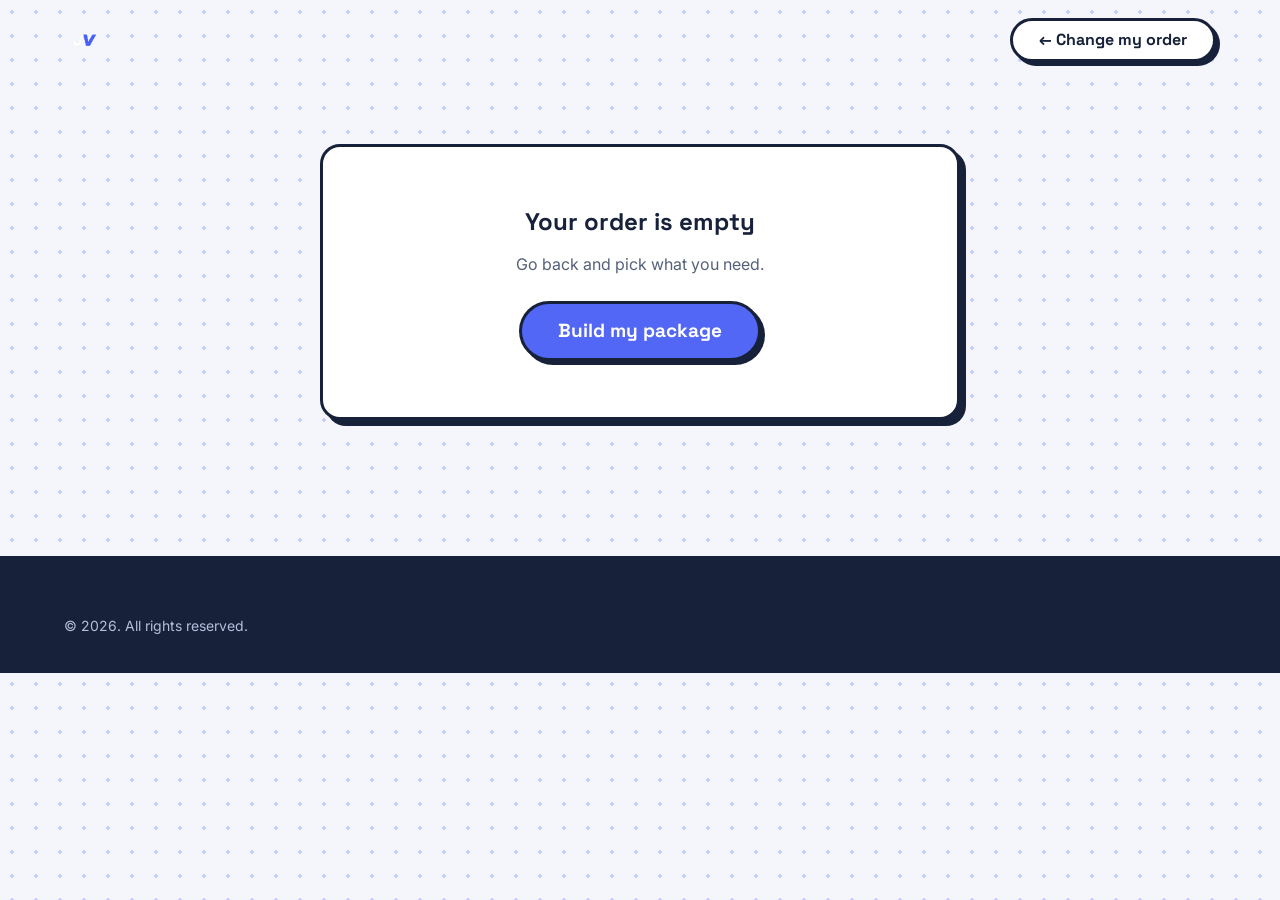
==== checkout.html @ 934756a9 "Add files via upload" ====
<!doctype html>
<html lang="en">
<head>
  <meta charset="utf-8">
  <meta name="viewport" content="width=device-width, initial-scale=1">
  <title>Checkout</title>
  <meta name="robots" content="noindex">
  <link rel="stylesheet" href="css/style.css">
  <!-- Layout only. Texts of this page live in content.json -> "checkout". -->
</head>
<body class="checkout-page">

<div class="load-error" id="load-error" role="alert" hidden></div>

<header class="nav container" id="nav">
  <a class="brand" href="index.html"></a>
  <a class="btn btn-outline" href="index.html#pricing" data-text="checkout.backLabel"></a>
</header>

<main class="container checkout">

  <!-- shown when there is nothing in the cart -->
  <section class="co-empty card" id="co-empty" hidden>
    <h1 data-text="checkout.emptyTitle"></h1>
    <p data-text="checkout.emptyText"></p>
    <a class="btn btn-primary btn-lg" href="index.html#pricing" data-text="checkout.emptyButton"></a>
  </section>

  <div class="co-grid" id="co-full" hidden>
    <div class="co-main">
      <div class="sticker sticker--tilt" id="co-order-badge"></div>
      <h1 data-text="checkout.title"></h1>
      <p class="section-intro" data-text="checkout.subtitle"></p>

      <!-- Thank-you message (shown after a bank-transfer order is sent) -->
      <section class="after card thanks" id="co-thanks" hidden aria-live="polite">
        <h3 data-text="checkout.thanks.title"></h3>
        <p id="co-thanks-text"></p>
      </section>

      <!-- Customer details -->
      <section class="card details" id="co-details">
        <h2 class="co-h2 co-h2--first" data-text="checkout.detailsTitle"></h2>
        <form id="co-form" novalidate>
          <label class="fld"><span data-text="checkout.nameLabel"></span>
            <input type="text" name="name" id="f-name" autocomplete="name" required maxlength="120"></label>
          <label class="fld"><span data-text="checkout.emailLabel"></span>
            <input type="email" name="email" id="f-email" autocomplete="email" required maxlength="160"></label>
          <input type="text" name="website" id="f-hp" class="hp" tabindex="-1" autocomplete="off" aria-hidden="true">
          <p class="fld-error" id="f-error" role="alert" hidden></p>
        </form>
        <p class="pay-warn" id="inbox-warn" hidden>Order emails are not set up yet, so orders will not reach you. Add your form link in the editor (Settings → Checkout and payment).</p>
      </section>

      <h2 class="co-h2" data-text="checkout.payTitle"></h2>

      <!-- PayPal -->
      <section class="pay card" id="pay-paypal" hidden>
        <h3 data-text="checkout.paypal.title"></h3>
        <p data-text="checkout.paypal.text"></p>
        <a class="btn btn-primary btn-lg" id="paypal-btn" data-text="checkout.paypal.buttonLabel" rel="noopener"></a>
        <p class="pay-warn" id="paypal-warn" hidden>PayPal is not set up yet. Add your PayPal link in the editor (Settings → Payment).</p>
      </section>

      <!-- Bank transfer -->
      <section class="pay card" id="pay-bank" hidden>
        <h3 data-text="checkout.bank.title"></h3>
        <p data-text="checkout.bank.text"></p>
        <dl class="bank-list">
          <div><dt>Bank</dt><dd data-text="checkout.bank.bankName"></dd></div>
          <div><dt>Account name</dt><dd data-text="checkout.bank.accountName"></dd></div>
          <div id="bank-routing-row"><dt>Routing number</dt><dd><span data-text="checkout.bank.routingNumber"></span> <button type="button" class="copy" data-copy="routing">Copy</button></dd></div>
          <div><dt>Account number</dt><dd><span data-text="checkout.bank.accountNumber"></span> <button type="button" class="copy" data-copy="acct">Copy</button></dd></div>
          <div><dt>Amount</dt><dd><b id="bank-amount"></b> <button type="button" class="copy" data-copy="amount">Copy</button></dd></div>
          <div><dt>Transfer message</dt><dd><b id="bank-note"></b> <button type="button" class="copy" data-copy="note">Copy</button></dd></div>
        </dl>
        <div class="bank-qr" id="bank-qr" hidden></div>
        <button type="button" class="btn btn-primary" id="bank-confirm" data-text="checkout.bank.confirmLabel"></button>
        <p class="pay-warn" id="bank-error" hidden></p>
      </section>

      <section class="after card" id="co-after">
        <h3 data-text="checkout.after.title"></h3>
        <p data-text="checkout.after.text"></p>
      </section>
    </div>

    <aside class="co-summary card">
      <h3 data-text="checkout.summaryTitle"></h3>
      <ul class="receipt" id="co-lines"></ul>
      <div class="totals">
        <div class="row" id="co-row-save" hidden><span data-text="checkout.savingsLabel"></span><b id="co-save"></b></div>
        <div class="row row-total"><span data-text="checkout.totalLabel"></span><b id="co-total"></b></div>
      </div>
    </aside>
  </div>
</main>

<footer class="footer" id="footer">
  <div class="container">
    <div class="footer-copy" style="margin-top:0;border-top:0;padding-top:0" data-text="footer.copyright"></div>
  </div>
</footer>

<template id="tpl-receipt-line">
  <li class="rc-line">
    <span class="rc-name"></span><span class="rc-qty"></span>
    <span class="rc-money"><s class="rc-was"></s><b class="rc-price"></b></span>
  </li>
</template>

<script src="js/core.js"></script>
<script src="js/pricing.js"></script>
<script src="js/checkout.js"></script>
</body>
</html>
---- css/style.css ----
/* ==========================================================================
   style.css  —  LAYOUT & DESIGN ("punchy sales page")
   Colors and fonts below are only fallbacks. The real values are read from
   content.json -> "theme" (or change them in the visual editor).
   ========================================================================== */

:root {
  /* Electric Studio palette (+ yellow "pop" for deal stickers) */
  --c-background: #F4F6FC;
  --c-surface: #FFFFFF;
  --c-text: #17213A;
  --c-muted-text: #55607A;
  --c-accent: #5267F5;
  --c-accent-text: #3F52E0;
  --c-accent-soft: #A9B8FF;
  --c-navy: #17213A;
  --c-on-navy: #FFFFFF;
  --c-muted-on-navy: #B6BFDA;
  --c-on-accent: #FFFFFF;
  --c-pop: #FFE45C;
  --c-border: #DDE2F2;
  --c-placeholder-before-bg: #D9DEEE;
  --c-placeholder-before-shape: #B4BBD3;
  --c-placeholder-before-text: #3F4A66;
  --c-placeholder-after-bg: #A9B8FF;
  --c-placeholder-after-shape: #FFFFFF;

  --font-heading: 'Space Grotesk', system-ui, sans-serif;
  --font-body: 'Inter', system-ui, sans-serif;
  --base-size: 16px;
  --heading-weight: 700;

  --radius-card: 20px;
  --radius-tile: 16px;
  --radius-button: 999px;
  --page-width: 1200px;

  --line: 3px solid var(--c-navy);
  --hard: 6px 6px 0 var(--c-navy);
  --hard-sm: 4px 4px 0 var(--c-navy);
}

* { box-sizing: border-box; }
html { scroll-behavior: smooth; }
body {
  margin: 0;
  background-color: var(--c-background);
  background-image: radial-gradient(color-mix(in srgb, var(--c-accent-soft) 60%, transparent) 1.6px, transparent 1.6px);
  background-size: 24px 24px;
  color: var(--c-text);
  font-family: var(--font-body);
  font-size: var(--base-size);
  line-height: 1.55;
  -webkit-text-size-adjust: 100%;
  overflow-x: clip;
}
html { overflow-x: clip; }
main { overflow-x: clip; }
[hidden] { display: none !important; }
img { max-width: 100%; }
a { color: inherit; }
h1, h2, h3 { font-family: var(--font-heading); font-weight: var(--heading-weight); margin: 0; }
p { margin: 0; }
mark { background: var(--c-pop); color: inherit; padding: 0 0.14em; border-radius: 8px; box-decoration-break: clone; -webkit-box-decoration-break: clone; }
:focus-visible { outline: 3px solid var(--c-accent); outline-offset: 3px; }
section[id], div[id] { scroll-margin-top: 16px; }

.container { max-width: var(--page-width); margin: 0 auto; padding-left: 24px; padding-right: 24px; }
.muted { color: var(--c-muted-text); }

/* ---------- shared bits ---------- */
.eyebrow { font-size: 13px; font-weight: 700; letter-spacing: 0.08em; text-transform: uppercase; color: var(--c-accent-text); }
.section-title { font-size: clamp(30px, 4.6vw, 52px); line-height: 1.05; letter-spacing: -0.025em; margin: 12px 0 0; }
.section-intro { margin-top: 14px; font-size: 18px; color: var(--c-muted-text); max-width: 620px; }
.center-head { text-align: center; max-width: 720px; margin: 0 auto 48px; }
.center-head .section-intro { margin-left: auto; margin-right: auto; }

.card { background: var(--c-surface); border: var(--line); border-radius: var(--radius-card); box-shadow: var(--hard); }

.chip {
  display: inline-block; padding: 7px 14px; border-radius: 999px;
  background: var(--c-surface); color: var(--c-text); border: 2px solid var(--c-navy);
  font-size: 13px; font-weight: 700; letter-spacing: 0.06em; text-transform: uppercase;
}
.chip--dark { background: var(--c-navy); color: var(--c-on-navy); }

.sticker {
  display: inline-block; padding: 8px 16px; background: var(--c-pop); color: var(--c-navy);
  border: var(--line); border-radius: 12px; box-shadow: 3px 3px 0 var(--c-navy);
  font-family: var(--font-heading); font-weight: 700; font-size: 14px; letter-spacing: 0.06em; text-transform: uppercase;
}
.sticker--tilt { transform: rotate(-3deg); }
.sticker--small { padding: 4px 10px; font-size: 13px; }

.btn {
  display: inline-flex; align-items: center; justify-content: center; gap: 8px;
  min-height: 48px; padding: 0 26px; border-radius: var(--radius-button);
  font-family: var(--font-heading); font-weight: 700; font-size: 16px; text-decoration: none; text-align: center;
  border: var(--line); box-shadow: var(--hard-sm); cursor: pointer;
  transition: transform 0.12s ease, box-shadow 0.12s ease;
}
.btn:hover { transform: translate(-2px, -2px); box-shadow: 6px 6px 0 var(--c-navy); }
.btn:active { transform: translate(3px, 3px); box-shadow: 1px 1px 0 var(--c-navy); }
.btn-primary { background: var(--c-accent); color: var(--c-on-accent); }
.btn-pop { background: var(--c-pop); color: var(--c-navy); }
.btn-outline { background: var(--c-surface); color: var(--c-navy); }
.btn-lg { min-height: 60px; padding: 0 36px; font-size: 19px; }
.btn.is-disabled { opacity: 0.55; cursor: not-allowed; box-shadow: none; transform: none; }

.band { padding: 96px 0; }
.band--surface { background: var(--c-surface); border-top: var(--line); border-bottom: var(--line); }
.band--navy { background: var(--c-navy); color: var(--c-on-navy); }
.band--navy .section-intro { color: var(--c-muted-on-navy); }
.band--navy .section-title { margin-top: 0; }
.band--blue { background: var(--c-accent); color: var(--c-on-accent); border-top: var(--line); border-bottom: var(--line); }
.band--blue .section-intro { color: var(--c-on-accent); opacity: 0.92; }

/* ---------- auto layouts (columns are set by core.js) ---------- */
[data-layout] { --gap: 18px; }
[data-layout="span"] {
  display: grid; grid-template-columns: repeat(var(--cols, 2), minmax(0, 1fr));
  grid-auto-rows: var(--tile-h, clamp(150px, 20vw, 250px)); gap: var(--gap);
}
[data-layout="center"] { display: flex; flex-wrap: wrap; justify-content: center; gap: var(--gap); }
[data-layout="center"] > * {
  flex: 0 1 calc((100% - (var(--cols, 1) - 1) * var(--gap)) / var(--cols, 1));
  min-width: 0; max-width: var(--item-max, none);
}

/* ---------- nav ---------- */
.nav { display: flex; align-items: center; justify-content: space-between; gap: 16px; flex-wrap: wrap; padding-top: 18px; padding-bottom: 18px; }
.brand { display: inline-flex; align-items: center; text-decoration: none; }
.brand-logo { height: 40px; width: auto; display: block; }
.brand-ph { padding: 8px 14px; border: 2px dashed var(--c-accent); border-radius: 10px; font-size: 13px; color: var(--c-accent-text); }
.nav .btn { min-height: 44px; }

/* ---------- media + placeholders ---------- */
.media { position: absolute; inset: 0; overflow: hidden; }
.media img { width: 100%; height: 100%; object-fit: cover; display: block; }
.ph {
  position: absolute; inset: 0; display: flex; flex-direction: column; align-items: center; justify-content: center; gap: 6px;
  padding: 16px; text-align: center; background: var(--ph-bg, var(--c-placeholder-after-bg)); color: var(--c-text);
  font-size: 14px; font-weight: 600;
}
.ph::before { content: ""; width: 26%; max-width: 120px; aspect-ratio: 3 / 4; border-radius: 14px; background: var(--c-placeholder-after-shape); border: 3px solid var(--c-navy); margin-bottom: 10px; }
.ph small { font-size: 12px; font-weight: 500; opacity: 0.85; word-break: break-all; max-width: 90%; }
.avatar .ph::before { display: none; }

/* ---------- before / after slider ---------- */
.hero { padding-top: 8px; }
.hero-frame { position: relative; }
.compare {
  --pos: 50%; position: relative; width: 100%; aspect-ratio: 16 / 9; min-height: 240px;
  border: var(--line); border-radius: var(--radius-card); box-shadow: var(--hard); overflow: hidden; user-select: none;
  background: var(--c-placeholder-after-bg);
}
.compare--tall { aspect-ratio: 4 / 5; min-height: 0; box-shadow: 6px 6px 0 var(--c-accent-soft); border-color: var(--c-accent-soft); }
.cmp-layer { position: absolute; inset: 0; }
.cmp-before { clip-path: inset(0 calc(100% - var(--pos)) 0 0); }
.cmp-before .ph { --ph-bg: var(--c-placeholder-before-bg); color: var(--c-placeholder-before-text); }
.cmp-before .ph::before { background: var(--c-placeholder-before-shape); width: 20%; }
.cmp-chip { position: absolute; top: 18px; z-index: 2; }
.cmp-chip-left { left: 18px; }
.cmp-chip-right { right: 18px; }
.cmp-range { position: absolute; inset: 0; width: 100%; height: 100%; margin: 0; opacity: 0; cursor: ew-resize; touch-action: pan-y; z-index: 3; }
.cmp-handle { position: absolute; top: 0; bottom: 0; left: var(--pos); width: 4px; margin-left: -2px; background: var(--c-navy); pointer-events: none; z-index: 2; }
.cmp-knob {
  position: absolute; top: 50%; left: 50%; transform: translate(-50%, -50%);
  width: 58px; height: 58px; border-radius: 50%; background: var(--c-pop); color: var(--c-navy);
  border: var(--line); box-shadow: 3px 3px 0 var(--c-navy); display: flex; align-items: center; justify-content: center;
}
.compare--tall .cmp-knob { width: 48px; height: 48px; }
.cmp-range:focus-visible ~ .cmp-handle .cmp-knob { outline: 3px solid var(--c-accent); outline-offset: 3px; }
.sticker--drag { position: absolute; right: 22px; bottom: -18px; z-index: 5; transform: rotate(5deg); animation: wiggle 2.4s ease-in-out infinite; font-size: 15px; }
@keyframes wiggle { 0%, 100% { transform: rotate(5deg) translateY(0); } 50% { transform: rotate(-2deg) translateY(-6px); } }

/* ---------- headline ---------- */
.headline { max-width: 940px; margin: 0 auto; padding: 64px 24px 56px; text-align: center; }
.headline h1 { margin: 22px 0 18px; font-size: clamp(38px, 7vw, 80px); line-height: 1; letter-spacing: -0.035em; }
.headline p { margin: 0 auto 34px; max-width: 640px; font-size: 20px; color: var(--c-muted-text); }

/* ---------- ticker ---------- */
.marquee { background: var(--c-navy); color: var(--c-on-navy); overflow: hidden; border-top: var(--line); border-bottom: var(--line); transform: rotate(-1deg); margin: 8px -8px 24px; }
.marquee-track { display: flex; width: max-content; animation: marq 32s linear infinite; padding: 14px 0; }
.marquee-item { font-family: var(--font-heading); font-weight: 700; font-size: 20px; text-transform: uppercase; letter-spacing: 0.06em; white-space: nowrap; padding: 0 28px; }
.marquee-item::after { content: "\2726"; margin-left: 56px; color: var(--c-pop); }
@keyframes marq { to { transform: translateX(-50%); } }

/* ---------- two-column sections ---------- */
.split { display: flex; flex-wrap: wrap; gap: 32px 64px; padding-top: 88px; padding-bottom: 88px; }
.split-head { flex: 1 1 280px; min-width: 0; }
.split-body { flex: 2 1 420px; min-width: 0; }
.split-head h2 { margin-top: 12px; font-size: clamp(30px, 4.2vw, 46px); line-height: 1.05; letter-spacing: -0.025em; }
.about-text p { font-size: 20px; margin-bottom: 16px; }
.about-text p:not(:first-child) { color: var(--c-muted-text); }
.about-text p:last-child { margin-bottom: 0; }

.benefit { display: flex; gap: 16px; align-items: flex-start; padding: 18px 0; border-bottom: 2px dashed var(--c-accent-soft); font-size: 18px; }
.benefit:last-child { border-bottom: 0; }
.benefit svg { flex: none; margin-top: 1px; padding: 3px; width: 30px; height: 30px; border-radius: 50%; background: var(--c-pop); border: 2px solid var(--c-navy); color: var(--c-navy); }
.benefit b { font-weight: 700; }

/* ---------- steps ---------- */
.steps { margin-top: 40px; }
.step { padding: 28px; border: var(--line); border-radius: var(--radius-tile); background: var(--c-background); box-shadow: var(--hard-sm); }
.step-num { font-family: var(--font-heading); font-weight: 700; font-size: 48px; line-height: 1; color: var(--c-accent); -webkit-text-stroke: 0; }
.step h3 { margin: 10px 0 6px; font-size: 21px; }
.step p { color: var(--c-muted-text); }

/* ---------- gallery ---------- */
.gallery { margin-top: 40px; }
.tile { position: relative; margin: 0; border: var(--line); border-radius: var(--radius-tile); overflow: hidden; background: var(--c-background); min-width: 0; box-shadow: var(--hard-sm); transition: transform 0.15s; }
.tile:hover { transform: rotate(-1deg) scale(1.015); }
.tile figcaption {
  position: absolute; left: 12px; bottom: 12px; z-index: 2; max-width: calc(100% - 24px);
  padding: 4px 12px; border-radius: 999px; background: var(--c-surface); border: 2px solid var(--c-navy); color: var(--c-text);
  font-size: 13px; font-weight: 600;
}

/* ---------- package builder ---------- */
.builder .center-head { margin-bottom: 40px; }
.builder .section-title { color: var(--c-on-accent); }
.builder-grid { display: grid; grid-template-columns: minmax(0, 1.5fr) minmax(300px, 1fr); gap: 28px; align-items: start; }
.builder-main { padding: 12px 28px; color: var(--c-text); }
.svc { display: grid; grid-template-columns: minmax(0, 1fr) auto auto; align-items: center; gap: 12px 24px; padding: 22px 0; border-bottom: 2px dashed var(--c-accent-soft); }
.svc:last-child { border-bottom: 0; }
.svc-info h3 { font-size: 22px; }
.svc-info p { color: var(--c-muted-text); margin-top: 2px; }
.svc-tag { display: inline-block; margin-top: 8px; padding: 2px 10px; border-radius: 999px; background: var(--c-pop); border: 2px solid var(--c-navy); font-size: 12px; font-weight: 700; }
.svc-price { display: flex; flex-direction: column; align-items: flex-end; line-height: 1.15; min-width: 84px; }
.svc-was { color: var(--c-muted-text); text-decoration: line-through; font-size: 14px; }
.svc-now { font-family: var(--font-heading); font-weight: 700; font-size: 26px; }
.svc-each { font-size: 12px; color: var(--c-muted-text); }
.svc.is-active .svc-now { color: var(--c-accent-text); }
.stepper { display: flex; align-items: center; gap: 8px; }
.stepper button {
  width: 46px; height: 46px; border-radius: 50%; border: var(--line); background: var(--c-surface); color: var(--c-navy);
  font: 700 26px/1 var(--font-heading); cursor: pointer; box-shadow: 2px 2px 0 var(--c-navy); padding: 0;
  transition: transform 0.1s, box-shadow 0.1s;
}
.stepper button[data-act="inc"] { background: var(--c-accent); color: var(--c-on-accent); }
.stepper button:hover:not(:disabled) { transform: translate(-1px, -1px); box-shadow: 4px 4px 0 var(--c-navy); }
.stepper button:active:not(:disabled) { transform: translate(2px, 2px); box-shadow: 0 0 0 var(--c-navy); }
.stepper button:disabled { opacity: 0.35; cursor: not-allowed; box-shadow: none; }
.svc-qty { min-width: 40px; text-align: center; font-family: var(--font-heading); font-weight: 700; font-size: 30px; }
.svc-edit { grid-column: 1 / -1; display: none; flex-wrap: wrap; gap: 8px 16px; margin-top: 10px; padding: 10px; border: 2px dashed var(--c-accent); border-radius: 10px; font-size: 13px; }
.svc-edit input { width: 76px; margin-left: 4px; padding: 4px 6px; border: 2px solid var(--c-navy); border-radius: 6px; font: inherit; }

.builder-summary { position: sticky; top: 16px; padding: 28px; background: var(--c-navy); color: var(--c-on-navy); border: var(--line); border-radius: var(--radius-card); box-shadow: 6px 6px 0 var(--c-pop); }
.builder-summary h3 { font-size: 24px; margin-bottom: 12px; }
.pct-sticker {
  position: absolute; top: -34px; right: -14px; width: 104px; height: 104px; border-radius: 50%;
  background: var(--c-pop); color: var(--c-navy); border: var(--line); box-shadow: 4px 4px 0 var(--c-navy);
  display: flex; flex-direction: column; align-items: center; justify-content: center; transform: rotate(10deg); line-height: 1;
}
.pct-num { font-family: var(--font-heading); font-weight: 700; font-size: 30px; }
.pct-off { font-weight: 700; font-size: 13px; letter-spacing: 0.1em; }
.pct-sticker.bump { animation: bump 0.5s cubic-bezier(.2, 1.6, .4, 1); }
@keyframes bump { 0% { transform: rotate(10deg) scale(0.6); } 100% { transform: rotate(10deg) scale(1); } }
.receipt { list-style: none; margin: 0; padding: 0; display: flex; flex-direction: column; gap: 8px; }
.receipt-empty { color: var(--c-muted-on-navy); margin-bottom: 8px; }
.rc-line { display: grid; grid-template-columns: minmax(0, 1fr) auto auto; gap: 8px; align-items: baseline; }
.rc-qty { color: var(--c-muted-on-navy); }
.rc-money { display: inline-flex; gap: 8px; align-items: baseline; justify-content: flex-end; }
.rc-was { color: var(--c-muted-on-navy); font-size: 13px; }
.meter { height: 22px; margin-top: 18px; border: 3px solid var(--c-on-navy); border-radius: 999px; background: transparent; overflow: hidden; }
.meter-fill { height: 100%; width: 0; background: repeating-linear-gradient(135deg, var(--c-pop) 0 12px, #fff3a0 12px 24px); transition: width 0.45s cubic-bezier(.3, 1.3, .5, 1); }
.meter-scale { display: flex; justify-content: space-between; font-size: 12px; color: var(--c-muted-on-navy); margin-top: 4px; }
.meter-msg { margin-top: 10px; font-family: var(--font-heading); font-weight: 700; font-size: 20px; color: var(--c-pop); min-height: 1.4em; }
.meter-hint { font-size: 15px; color: var(--c-on-navy); min-height: 1.4em; }
.totals { margin: 16px 0 22px; padding-top: 16px; border-top: 2px dashed var(--c-muted-on-navy); display: flex; flex-direction: column; gap: 6px; }
.totals .row { display: flex; justify-content: space-between; align-items: baseline; gap: 12px; }
.totals .row-save b { color: var(--c-pop); }
.totals .row-total { font-size: 20px; }
.totals .row-total b { font-family: var(--font-heading); font-size: 42px; line-height: 1; }
.builder-summary .btn { width: 100%; }

.sticky-bar {
  position: fixed; left: 0; right: 0; bottom: 0; z-index: 40; display: flex; align-items: center; justify-content: space-between; gap: 12px;
  padding: 12px 24px; background: var(--c-navy); color: var(--c-on-navy); border-top: 4px solid var(--c-pop);
  transform: translateY(110%); transition: transform 0.25s ease;
}
.sticky-bar.show { transform: none; }
.sticky-info { display: flex; align-items: center; gap: 12px; }
.sticky-total { font-family: var(--font-heading); font-weight: 700; font-size: 28px; }
.sticky-bar .btn { min-height: 44px; }
#confetti { position: fixed; inset: 0; width: 100%; height: 100%; pointer-events: none; z-index: 60; }

/* ---------- transformations ---------- */
.transforms { --gap: 24px; }
.trans { margin: 0; }
.trans figcaption { margin-top: 14px; font-size: 15px; color: var(--c-muted-on-navy); }

/* ---------- testimonials ---------- */
.testimonials { padding-top: 96px; padding-bottom: 24px; }
.quotes { --gap: 22px; align-items: stretch; }
.quote-card { margin: 0; padding: 28px; border: var(--line); border-radius: var(--radius-card); background: var(--c-surface); box-shadow: var(--hard-sm); display: flex; flex-direction: column; gap: 16px; }
.stars { color: var(--c-accent); letter-spacing: 3px; font-size: 20px; }
.quote-card blockquote { margin: 0; font-size: 18px; flex: 1 1 auto; white-space: pre-line; }
.quote-who { display: flex; align-items: center; gap: 12px; }
.avatar { position: relative; width: 52px; height: 52px; border-radius: 50%; overflow: hidden; flex: none; background: var(--c-accent-soft); border: var(--line); }
.quote-name { font-weight: 700; }
.quote-role { font-size: 14px; color: var(--c-muted-text); }

/* ---------- FAQ ---------- */
.faq-wrap { max-width: 880px; margin: 0 auto; padding: 96px 24px; }
.faq-wrap .section-title { margin-bottom: 32px; }
.faq { display: flex; flex-direction: column; gap: 14px; }
.faq-item { border: var(--line); border-radius: var(--radius-tile); background: var(--c-surface); box-shadow: var(--hard-sm); overflow: hidden; }
.faq-q { display: flex; align-items: center; justify-content: space-between; gap: 16px; min-height: 64px; padding: 14px 22px; font: 700 18px/1.35 var(--font-heading); cursor: pointer; }
.faq-q:hover { background: var(--c-background); }
.faq-icon { flex: none; padding: 3px; width: 32px; height: 32px; border-radius: 50%; background: var(--c-pop); border: 2px solid var(--c-navy); color: var(--c-navy); transition: transform 0.2s; }
.faq-q[aria-expanded="true"] .faq-icon { transform: rotate(45deg); }
.faq-a { padding: 0 22px 22px; font-size: 17px; color: var(--c-muted-text); white-space: pre-line; }

/* ---------- banner ---------- */
.banner-wrap { padding-bottom: 96px; }
.banner { text-align: center; padding: 56px 28px; background: var(--c-accent); color: var(--c-on-accent); border: var(--line); border-radius: var(--radius-card); box-shadow: 8px 8px 0 var(--c-navy); }
.banner h2 { font-size: clamp(32px, 5vw, 58px); line-height: 1.05; letter-spacing: -0.03em; }
.banner p { margin: 14px 0 28px; font-size: 20px; opacity: 0.95; }

/* ---------- footer ---------- */
.footer { background: var(--c-navy); color: var(--c-on-navy); border-top: var(--line); }
.footer .container { padding-top: 56px; padding-bottom: 36px; }
.footer-grid { display: flex; flex-wrap: wrap; gap: 40px 64px; justify-content: space-between; }
.footer-about { flex: 1 1 280px; min-width: 0; max-width: 420px; }
.footer-about p { color: var(--c-muted-on-navy); font-size: 17px; }
.footer-col { flex: 0 1 220px; min-width: 0; }
.footer-title { font-size: 13px; font-weight: 700; letter-spacing: 0.08em; text-transform: uppercase; color: var(--c-pop); margin-bottom: 12px; }
.footer-links { display: flex; flex-direction: column; gap: 8px; }
.footer-links a { color: var(--c-on-navy); text-decoration: none; }
.footer-links a[href]:hover { text-decoration: underline; }
.lbl:not(:empty)::after { content: ": "; }
.footer-copy { margin-top: 44px; padding-top: 22px; border-top: 2px solid rgba(169, 184, 255, 0.3); color: var(--c-muted-on-navy); font-size: 14px; }

/* ---------- checkout page ---------- */
.checkout { padding-top: 24px; padding-bottom: 96px; }
.co-grid { display: grid; grid-template-columns: minmax(0, 1.4fr) minmax(280px, 1fr); gap: 32px; align-items: start; }
.co-main h1 { font-size: clamp(34px, 5vw, 56px); line-height: 1.05; letter-spacing: -0.03em; margin-top: 18px; }
.co-h2 { font-size: 22px; margin: 36px 0 16px; }
.pay { padding: 26px; margin-bottom: 22px; }
.pay h3, .after h3, .co-summary h3 { font-size: 22px; margin-bottom: 6px; }
.pay p, .after p { color: var(--c-muted-text); margin-bottom: 16px; }
.pay-warn { margin-top: 12px; margin-bottom: 0 !important; padding: 10px 14px; border-radius: 10px; background: var(--c-pop); color: var(--c-navy) !important; border: 2px solid var(--c-navy); font-weight: 600; }
.details { padding: 26px; margin-top: 28px; }
.co-h2--first { margin-top: 0; }
.fld { display: block; margin-bottom: 14px; font-weight: 600; }
.fld input { display: block; width: 100%; margin-top: 6px; padding: 12px 14px; border: var(--line); border-radius: 12px; font: 500 16px var(--font-body); background: var(--c-surface); color: var(--c-text); }
.fld input:focus { outline: 3px solid var(--c-accent); outline-offset: 2px; }
.fld input.invalid { border-color: #c4262e; background: #fff4f4; }
.fld-error { margin: 0; padding: 10px 14px; border-radius: 10px; background: #fff4f4; border: 2px solid #c4262e; color: #8f1a20; font-weight: 600; }
.hp { position: absolute; left: -9999px; width: 1px; height: 1px; opacity: 0; }
#bank-confirm { margin-top: 18px; }
.thanks { margin-bottom: 22px; }
.after { padding: 26px; background: var(--c-pop); border: var(--line); border-radius: var(--radius-card); box-shadow: var(--hard); }
.after p { color: var(--c-navy); margin-bottom: 0; }
.bank-list { margin: 0; display: flex; flex-direction: column; gap: 10px; }
.bank-list > div { display: flex; flex-wrap: wrap; justify-content: space-between; gap: 4px 16px; padding-bottom: 10px; border-bottom: 2px dashed var(--c-accent-soft); }
.bank-list dt { color: var(--c-muted-text); }
.bank-list dd { margin: 0; font-weight: 600; }
.copy { margin-left: 8px; padding: 2px 10px; border: 2px solid var(--c-navy); border-radius: 999px; background: var(--c-surface); font: 700 12px var(--font-body); cursor: pointer; }
.copy:hover { background: var(--c-pop); }
.bank-qr { margin-top: 16px; }
.bank-qr img { max-width: 220px; border: var(--line); border-radius: 12px; }
.co-summary { position: sticky; top: 16px; padding: 26px; }
.co-summary .receipt { margin-top: 12px; }
.co-summary .rc-qty { color: var(--c-muted-text); }
.co-summary .rc-was { color: var(--c-muted-text); }
.co-summary .totals { border-top-color: var(--c-accent-soft); }
.co-summary .totals .row-save b { color: var(--c-accent-text); }
.co-empty { text-align: center; padding: 56px 24px; max-width: 640px; margin: 40px auto; }
.co-empty p { margin: 12px 0 24px; color: var(--c-muted-text); }

.load-error { margin: 24px auto; padding: 20px 24px; border-radius: 16px; background: var(--c-surface); border: var(--line); max-width: 760px; line-height: 1.6; }
.load-error code { background: var(--c-background); padding: 2px 6px; border-radius: 6px; }

/* ---------- smaller screens ---------- */
@media (max-width: 900px) {
  .builder-grid, .co-grid { grid-template-columns: minmax(0, 1fr); }
  .builder-summary, .co-summary { position: static; }
  .pct-sticker { right: 12px; }
}
@media (max-width: 640px) {
  .band { padding: 64px 0; }
  .split, .faq-wrap, .testimonials { padding-top: 64px; padding-bottom: 64px; }
  .builder-main { padding: 6px 18px; }
  .svc { grid-template-columns: minmax(0, 1fr) auto; }
  .svc-price { align-items: flex-start; flex-direction: row; gap: 8px; align-items: baseline; grid-column: 1; }
  .stepper { grid-column: 2; grid-row: 1 / span 2; }
  .cmp-chip { top: 12px; }
  .cmp-chip-left { left: 12px; }
  .cmp-chip-right { right: 12px; }
  .sticker--drag { right: 10px; }
  .marquee-item { font-size: 16px; }
}
@media (prefers-reduced-motion: reduce) {
  html { scroll-behavior: auto; }
  .marquee-track, .sticker--drag, .pct-sticker.bump { animation: none; }
  .btn, .tile, .meter-fill, .faq-icon, .sticky-bar { transition: none; }
}
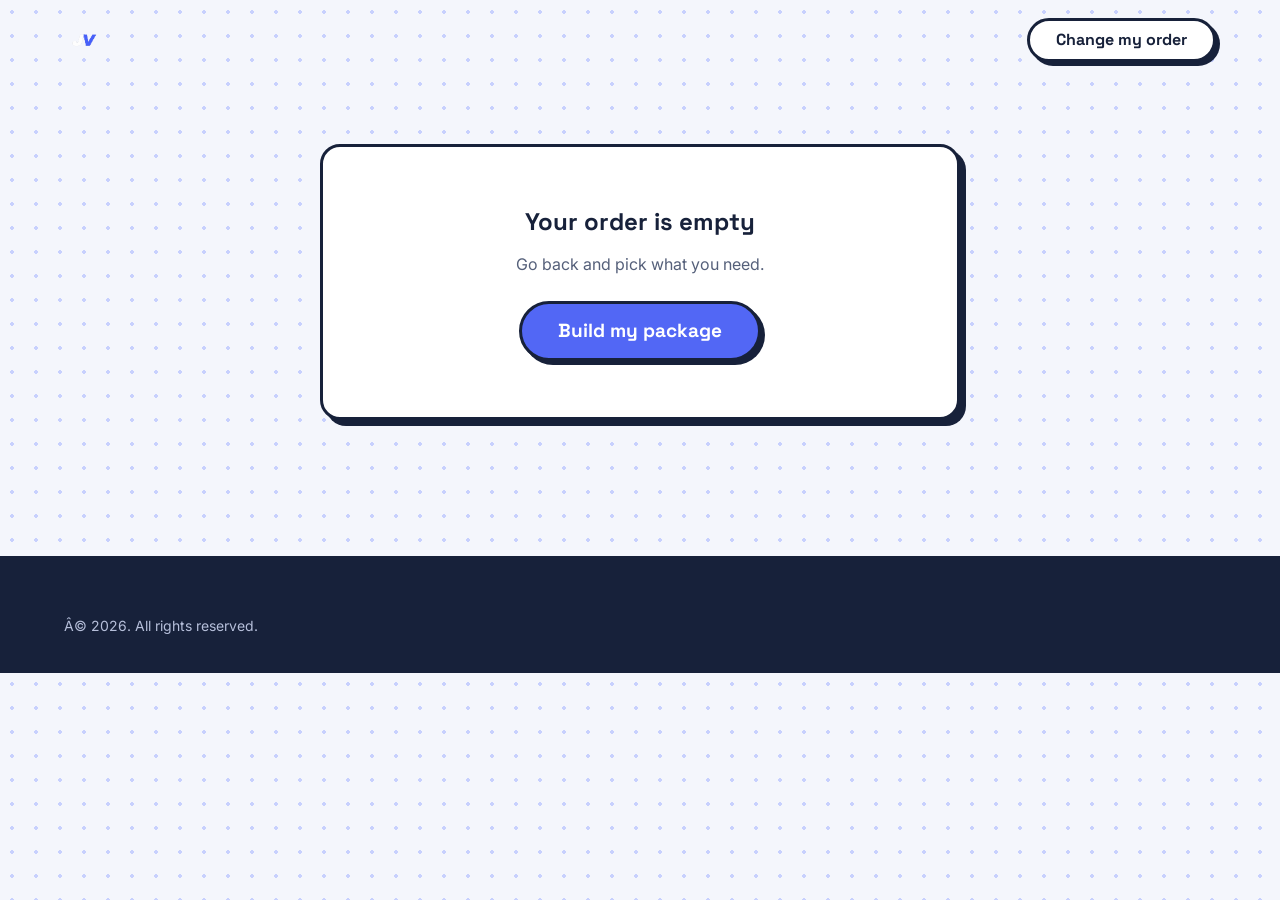
==== commit b5216edf: "Update checkout.html" ====
--- a/checkout.html
+++ b/checkout.html
@@ -49,7 +49,7 @@
           <input type="text" name="website" id="f-hp" class="hp" tabindex="-1" autocomplete="off" aria-hidden="true">
           <p class="fld-error" id="f-error" role="alert" hidden></p>
         </form>
-        <p class="pay-warn" id="inbox-warn" hidden>Order emails are not set up yet, so orders will not reach you. Add your form link in the editor (Settings → Checkout and payment).</p>
+        <p class="pay-warn" id="inbox-warn" hidden>Order emails are not set up yet, so orders will not reach you. Add your form link in the editor (Settings â†’ Checkout and payment).</p>
       </section>
 
       <h2 class="co-h2" data-text="checkout.payTitle"></h2>
@@ -59,7 +59,7 @@
         <h3 data-text="checkout.paypal.title"></h3>
         <p data-text="checkout.paypal.text"></p>
         <a class="btn btn-primary btn-lg" id="paypal-btn" data-text="checkout.paypal.buttonLabel" rel="noopener"></a>
-        <p class="pay-warn" id="paypal-warn" hidden>PayPal is not set up yet. Add your PayPal link in the editor (Settings → Payment).</p>
+        <p class="pay-warn" id="paypal-warn" hidden>PayPal is not set up yet. Add your PayPal link in the editor (Settings â†’ Payment).</p>
       </section>
 
       <!-- Bank transfer -->
@@ -90,6 +90,7 @@
       <ul class="receipt" id="co-lines"></ul>
       <div class="totals">
         <div class="row" id="co-row-save" hidden><span data-text="checkout.savingsLabel"></span><b id="co-save"></b></div>
+        <div class="row" id="co-row-promo" hidden><span id="co-promo-label"></span><b id="co-promo"></b></div>
         <div class="row row-total"><span data-text="checkout.totalLabel"></span><b id="co-total"></b></div>
       </div>
     </aside>
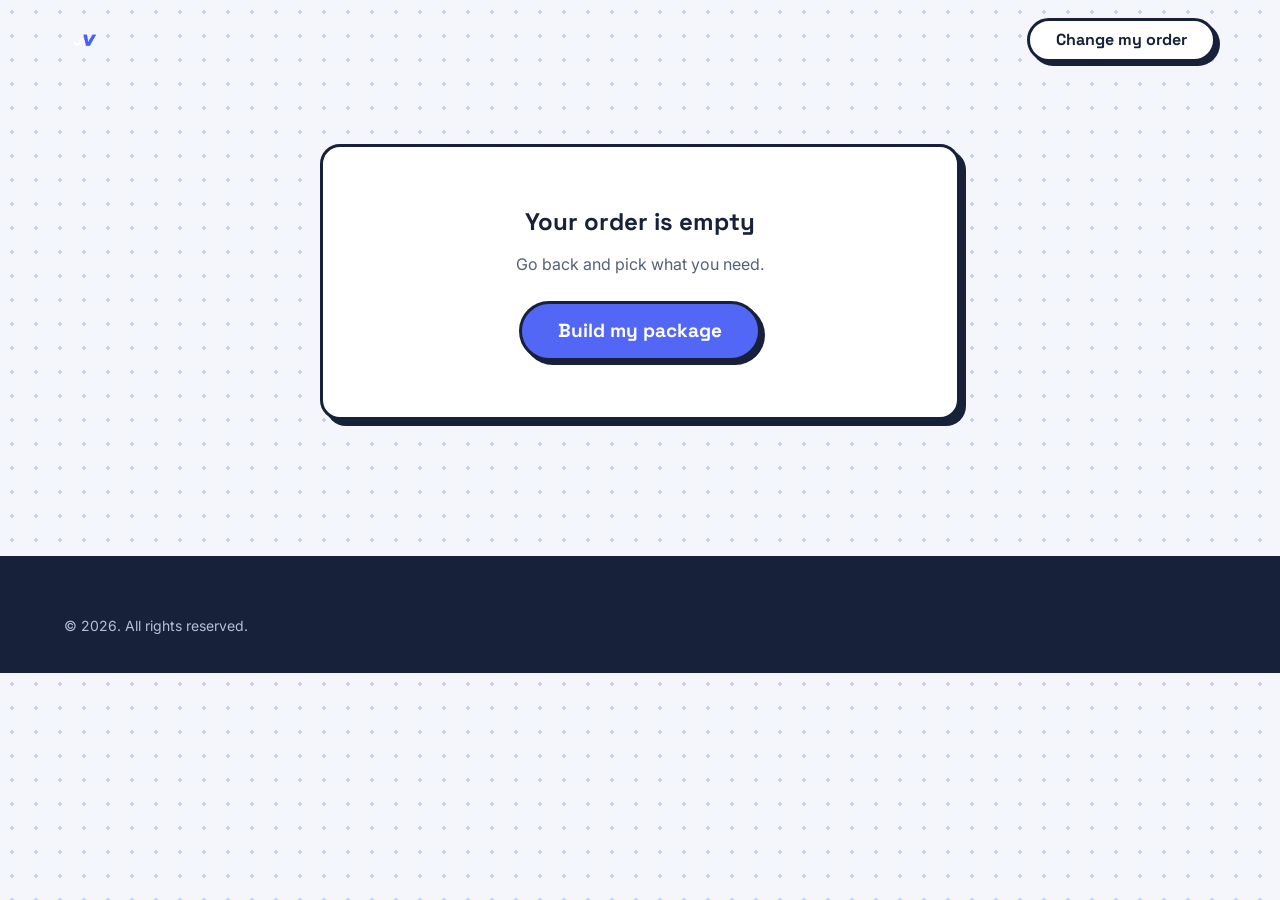
==== commit 87f3586c: "Add files via upload" ====
--- a/checkout.html
+++ b/checkout.html
@@ -49,7 +49,7 @@
           <input type="text" name="website" id="f-hp" class="hp" tabindex="-1" autocomplete="off" aria-hidden="true">
           <p class="fld-error" id="f-error" role="alert" hidden></p>
         </form>
-        <p class="pay-warn" id="inbox-warn" hidden>Order emails are not set up yet, so orders will not reach you. Add your form link in the editor (Settings â†’ Checkout and payment).</p>
+        <p class="pay-warn" id="inbox-warn" hidden>Order emails are not set up yet, so orders will not reach you. Add your form link in the editor (Settings → Checkout and payment).</p>
       </section>
 
       <h2 class="co-h2" data-text="checkout.payTitle"></h2>
@@ -59,7 +59,7 @@
         <h3 data-text="checkout.paypal.title"></h3>
         <p data-text="checkout.paypal.text"></p>
         <a class="btn btn-primary btn-lg" id="paypal-btn" data-text="checkout.paypal.buttonLabel" rel="noopener"></a>
-        <p class="pay-warn" id="paypal-warn" hidden>PayPal is not set up yet. Add your PayPal link in the editor (Settings â†’ Payment).</p>
+        <p class="pay-warn" id="paypal-warn" hidden>PayPal is not set up yet. Add your PayPal link in the editor (Settings → Payment).</p>
       </section>
 
       <!-- Bank transfer -->
--- a/css/style.css
+++ b/css/style.css
@@ -367,7 +367,7 @@
 .co-summary .rc-qty { color: var(--c-muted-text); }
 .co-summary .rc-was { color: var(--c-muted-text); }
 .co-summary .totals { border-top-color: var(--c-accent-soft); }
-.co-summary .totals .row-save b { color: var(--c-accent-text); }
+.co-summary .totals .row-save b, .co-summary .totals .row-promo b { color: var(--c-accent-text); }
 .co-empty { text-align: center; padding: 56px 24px; max-width: 640px; margin: 40px auto; }
 .co-empty p { margin: 12px 0 24px; color: var(--c-muted-text); }
 
@@ -398,3 +398,43 @@
   .marquee-track, .sticker--drag, .pct-sticker.bump { animation: none; }
   .btn, .tile, .meter-fill, .faq-icon, .sticky-bar { transition: none; }
 }
+
+/* ---------- flash deal strip (above the builder) ---------- */
+.promo { position: relative; display: grid; grid-template-columns: auto minmax(0, 1fr) auto auto; align-items: center; gap: 14px 22px; margin: -8px auto 32px; max-width: 980px; padding: 16px 22px; background: var(--c-pop); color: var(--c-navy); border: var(--line); border-radius: var(--radius-card); box-shadow: var(--hard-sm); transform: rotate(-.6deg); }
+.promo[hidden], .promo [hidden] { display: none !important; }
+.promo-badge { display: inline-flex; align-items: center; gap: 8px; padding: 6px 12px; background: var(--c-navy); color: var(--c-pop); border-radius: 999px; font: 800 13px/1 var(--font-heading); letter-spacing: .08em; text-transform: uppercase; }
+.promo-dot { width: 9px; height: 9px; border-radius: 50%; background: #FF4D4D; animation: promo-pulse 1.4s ease-in-out infinite; }
+@keyframes promo-pulse { 0%, 100% { transform: scale(1); opacity: 1; } 50% { transform: scale(1.7); opacity: .35; } }
+.promo-main { display: flex; flex-direction: column; gap: 2px; min-width: 0; }
+.promo-title { font: 800 22px/1.15 var(--font-heading); }
+.promo-sub { font-size: 14px; opacity: .8; }
+.promo-pct b { display: block; padding: 4px 12px; font: 800 34px/1 var(--font-heading); color: var(--c-on-accent); background: var(--c-accent); border: var(--line); border-radius: 12px; transform: rotate(3deg); }
+.promo-clock { grid-column: 1 / -1; display: flex; align-items: center; justify-content: center; gap: 12px; padding-top: 12px; border-top: 2px dashed rgba(23, 33, 58, .35); }
+.promo-clock-label { font-weight: 800; text-transform: uppercase; letter-spacing: .06em; font-size: 13px; }
+.cd { display: inline-flex; gap: 8px; }
+.cd-cell { display: inline-flex; align-items: baseline; gap: 3px; padding: 6px 10px; background: var(--c-navy); color: var(--c-on-navy); border-radius: 10px; }
+.cd-cell b { font: 800 26px/1 var(--font-heading); font-variant-numeric: tabular-nums; min-width: 2ch; text-align: center; }
+.cd-cell i { font-style: normal; font-size: 12px; font-weight: 700; color: var(--c-pop); }
+.promo-slots { grid-column: 1 / -1; display: flex; align-items: center; justify-content: center; gap: 14px; flex-wrap: wrap; }
+.promo-clock + .promo-slots { padding-top: 0; }
+.promo-slots-text { font-weight: 700; }
+.promo-slots-text b { font: 800 24px/1 var(--font-heading); }
+.promo-bar { flex: 0 1 260px; width: 260px; height: 14px; background: rgba(23, 33, 58, .18); border: 2px solid var(--c-navy); border-radius: 999px; overflow: hidden; }
+.promo-bar-fill { display: block; height: 100%; background: var(--c-navy); border-radius: 999px; transition: width .5s ease; }
+.promo-slots.low .promo-bar-fill { background: #E5262B; }
+.promo-slots.low .promo-slots-text b { color: #C41A1F; }
+.promo-ended { grid-column: 1 / -1; text-align: center; font-weight: 800; }
+.promo.is-off { background: #E8EBF5; box-shadow: none; transform: none; }
+.promo.is-off .promo-dot { animation: none; background: #9AA3BD; }
+.promo.is-ended { grid-template-columns: 1fr; }
+.promo.is-ended .promo-badge, .promo.is-ended .promo-main, .promo.is-ended .promo-pct { display: none; }
+.totals .row-promo b { color: var(--c-pop); }
+@media (max-width: 640px) {
+  .promo { grid-template-columns: minmax(0, 1fr); justify-items: start; transform: none; padding: 14px 16px; margin-top: 0; }
+  .promo-clock, .promo-slots, .promo-ended { justify-self: stretch; }
+  .promo-title { font-size: 19px; }
+  .cd-cell b { font-size: 22px; }
+  .promo-clock { flex-direction: column; gap: 6px; }
+  .promo-bar { width: 100%; flex-basis: 100%; }
+}
+@media (prefers-reduced-motion: reduce) { .promo-dot { animation: none; } .promo-bar-fill { transition: none; } }
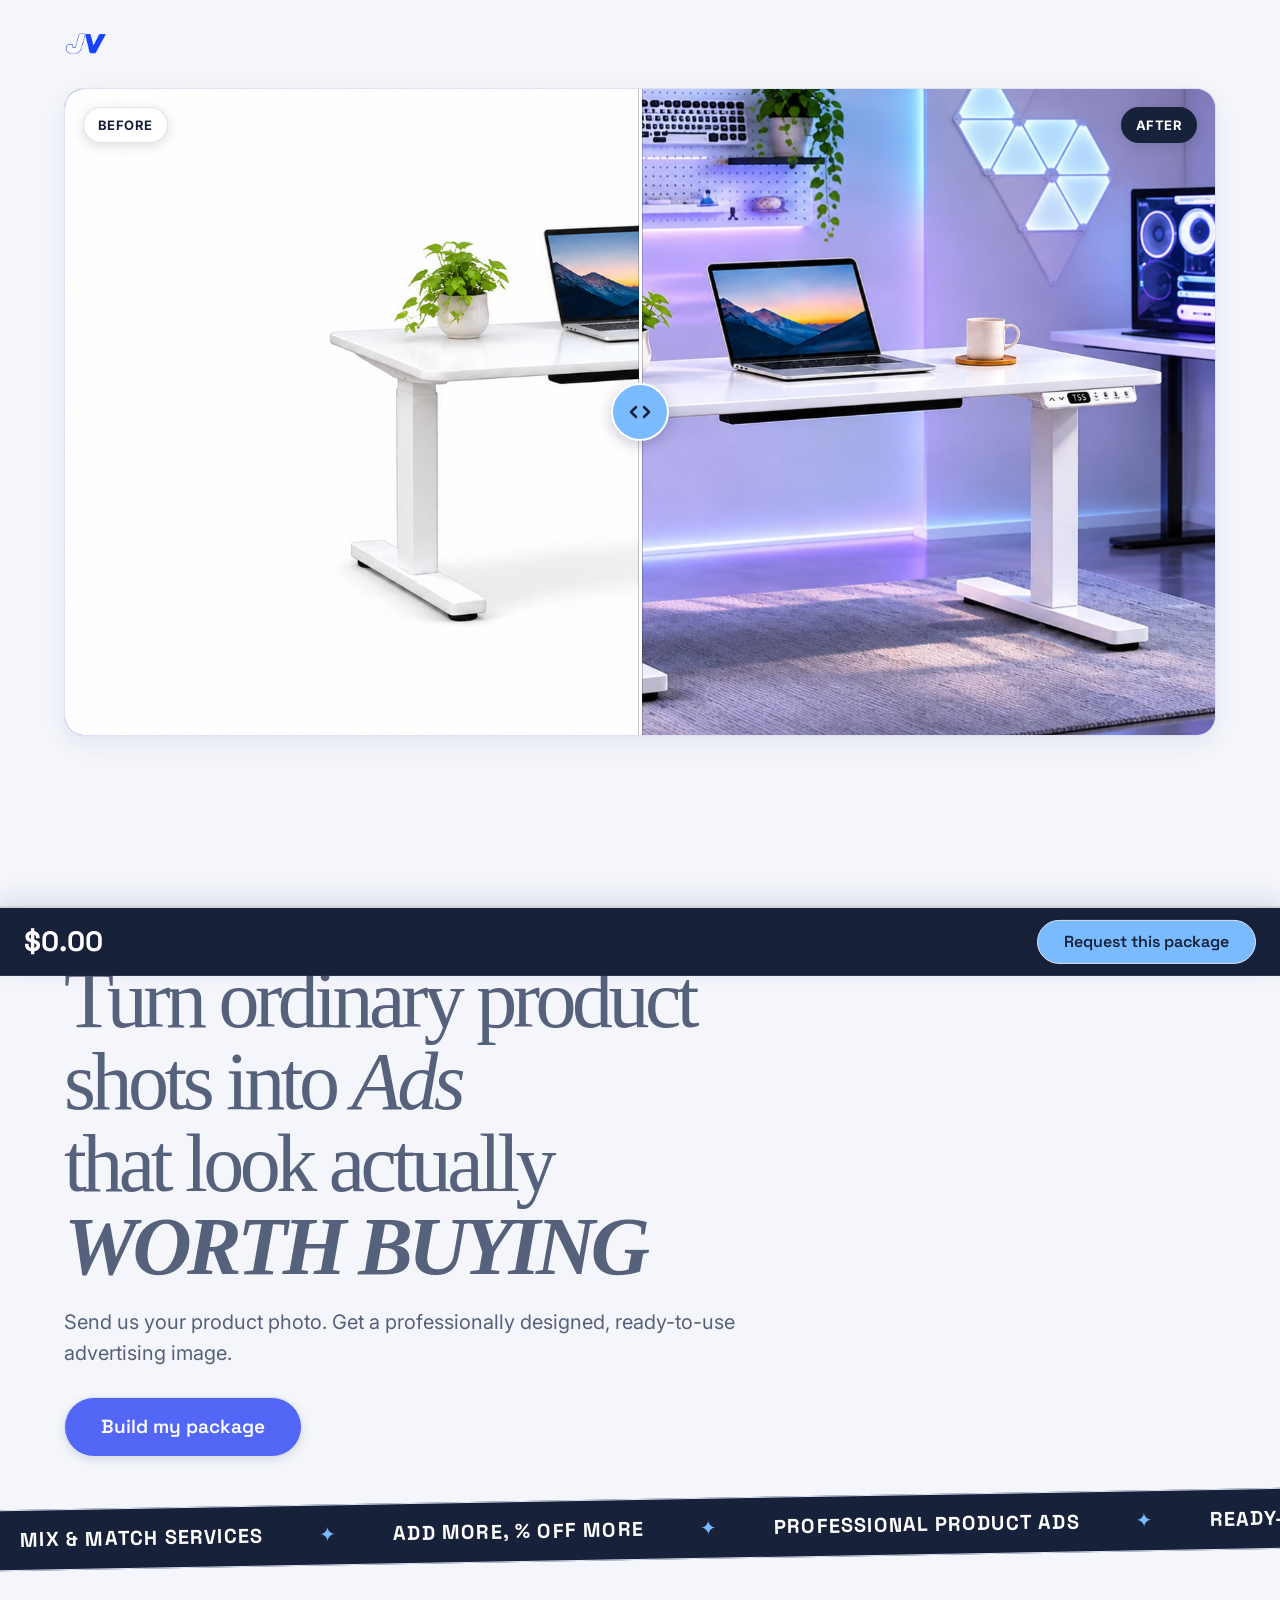
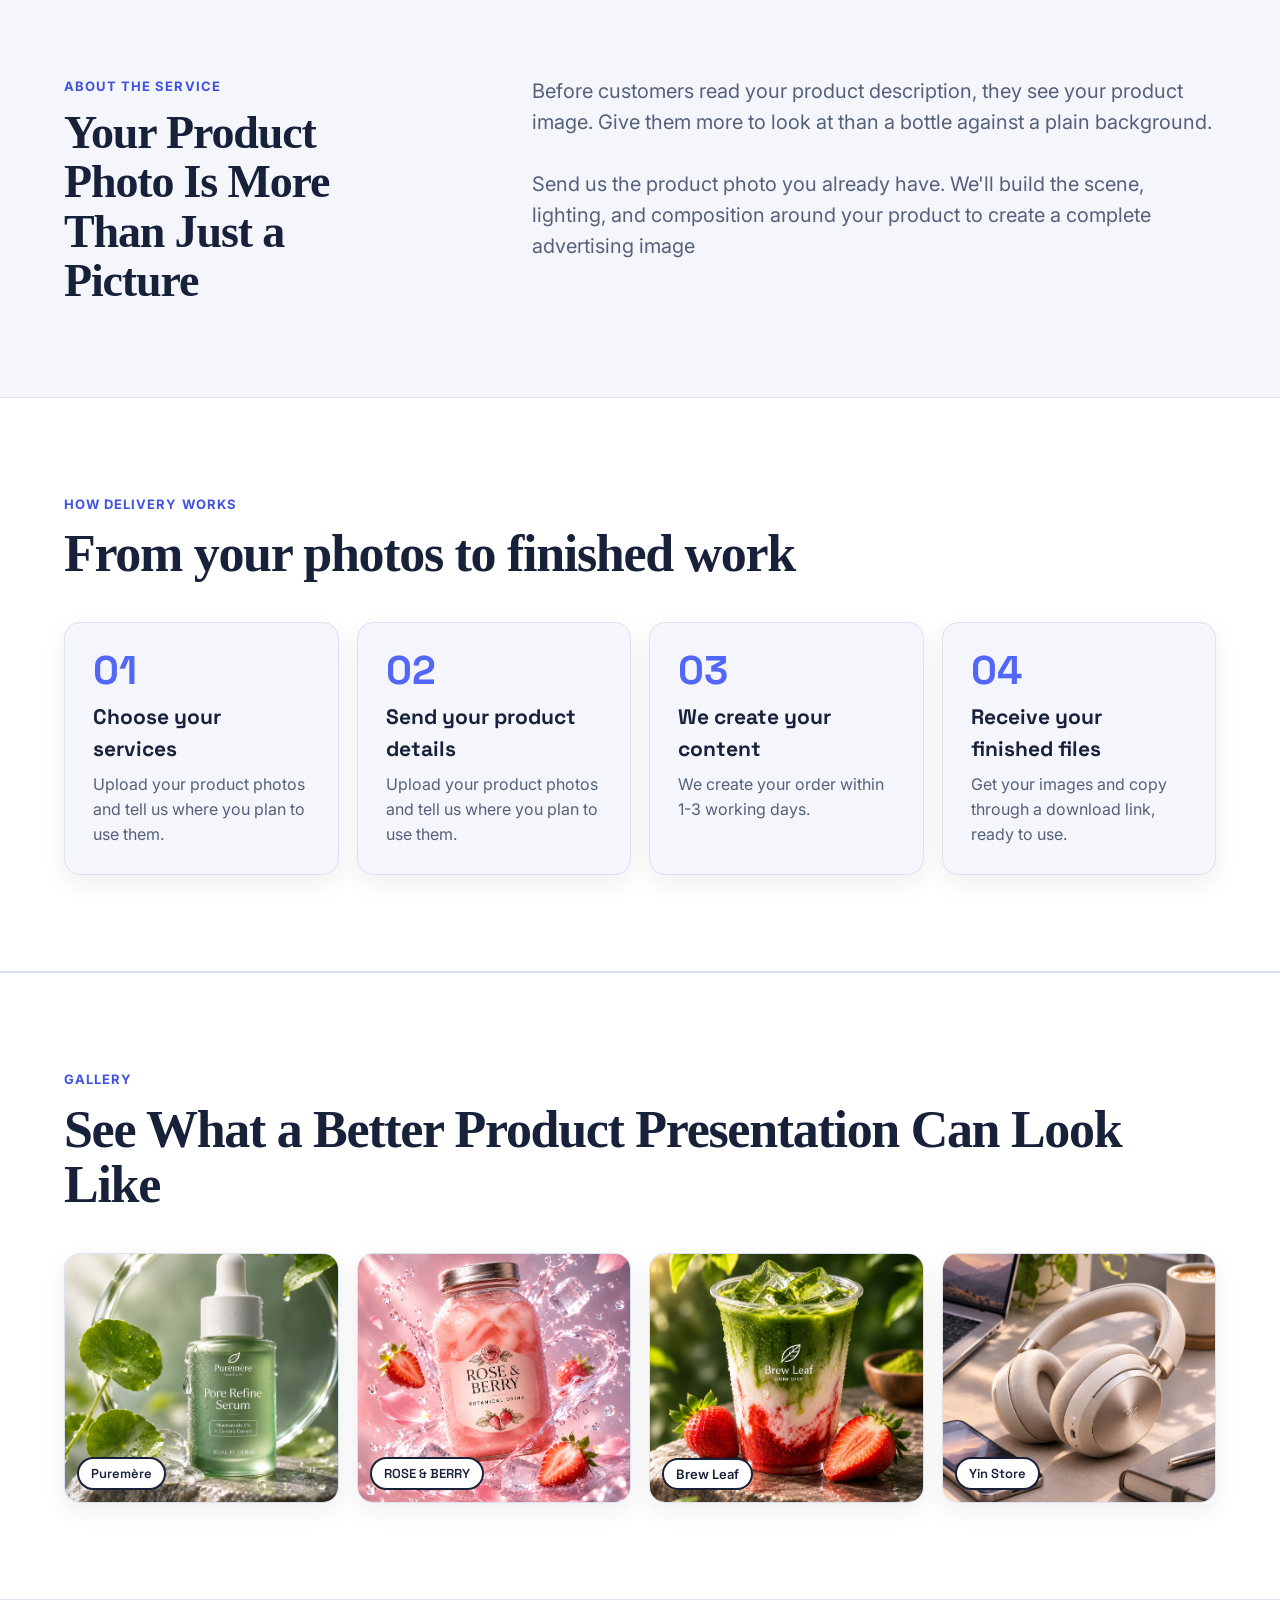
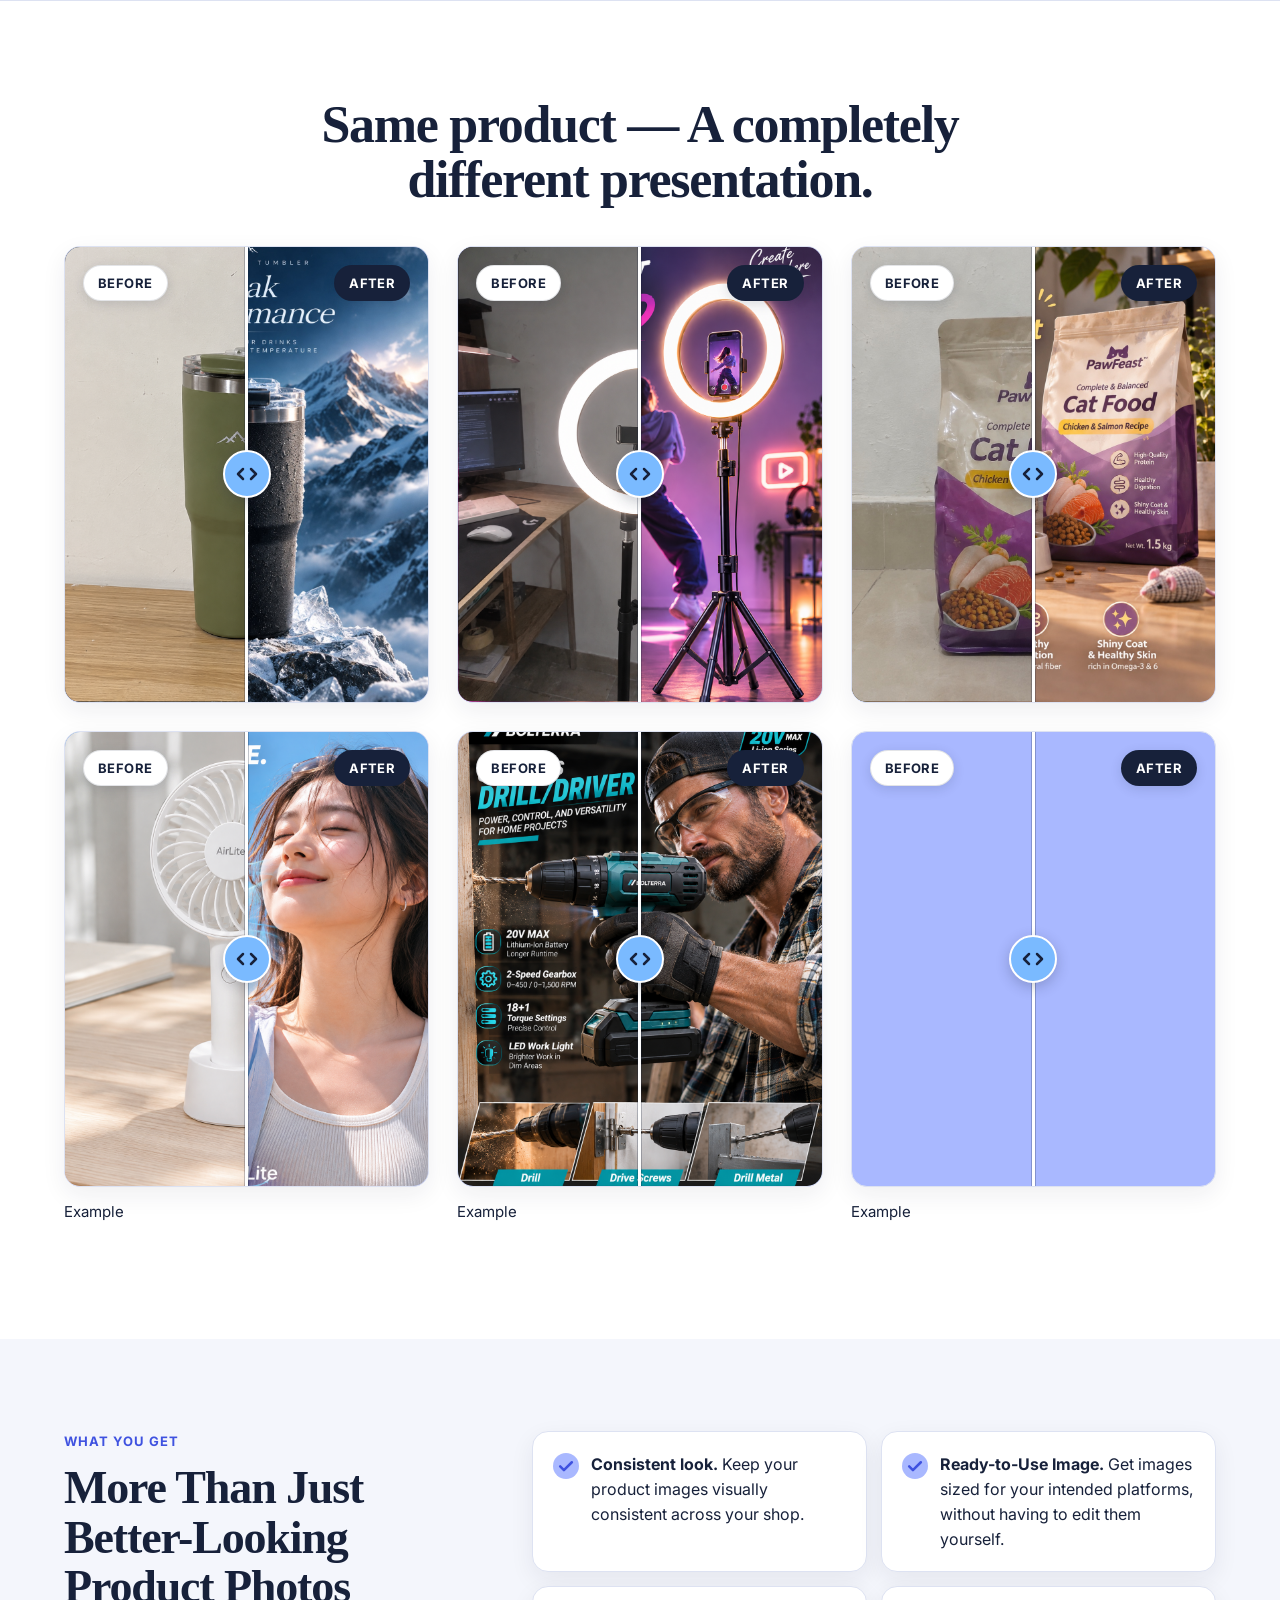
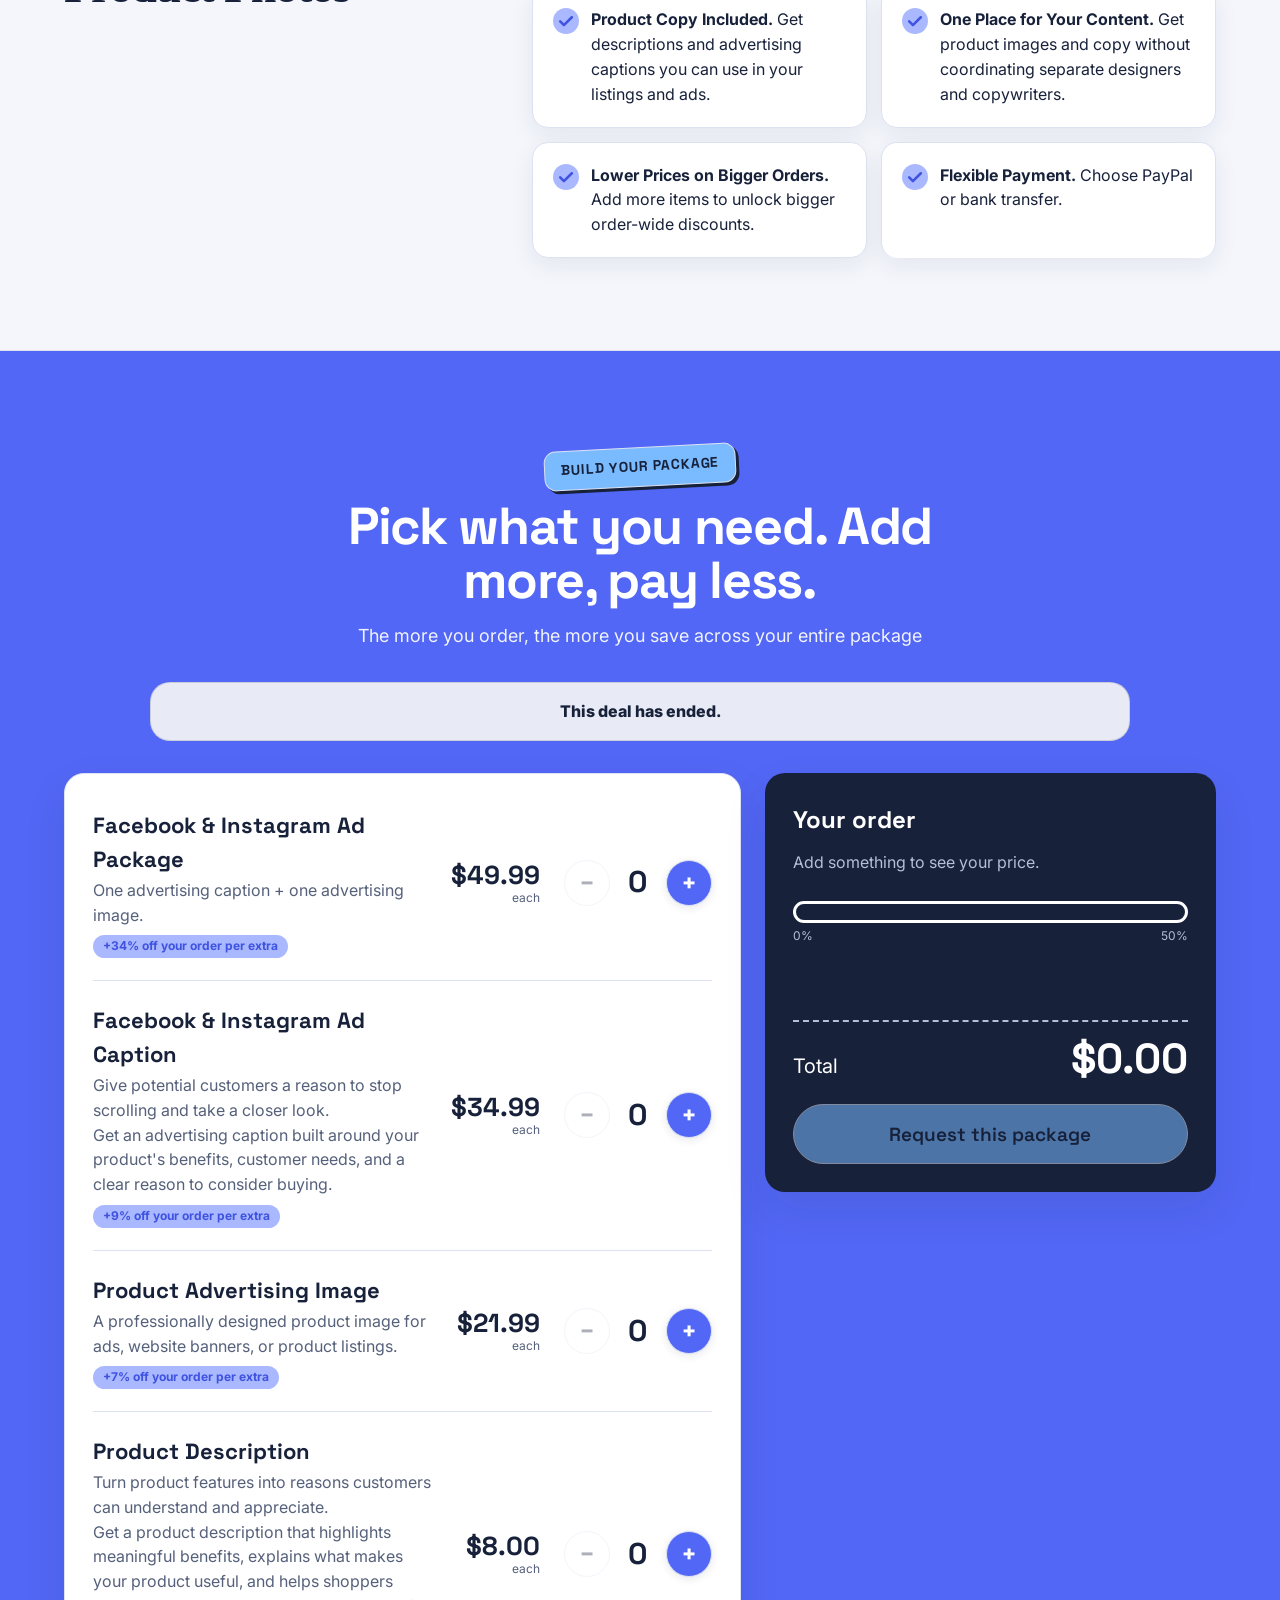
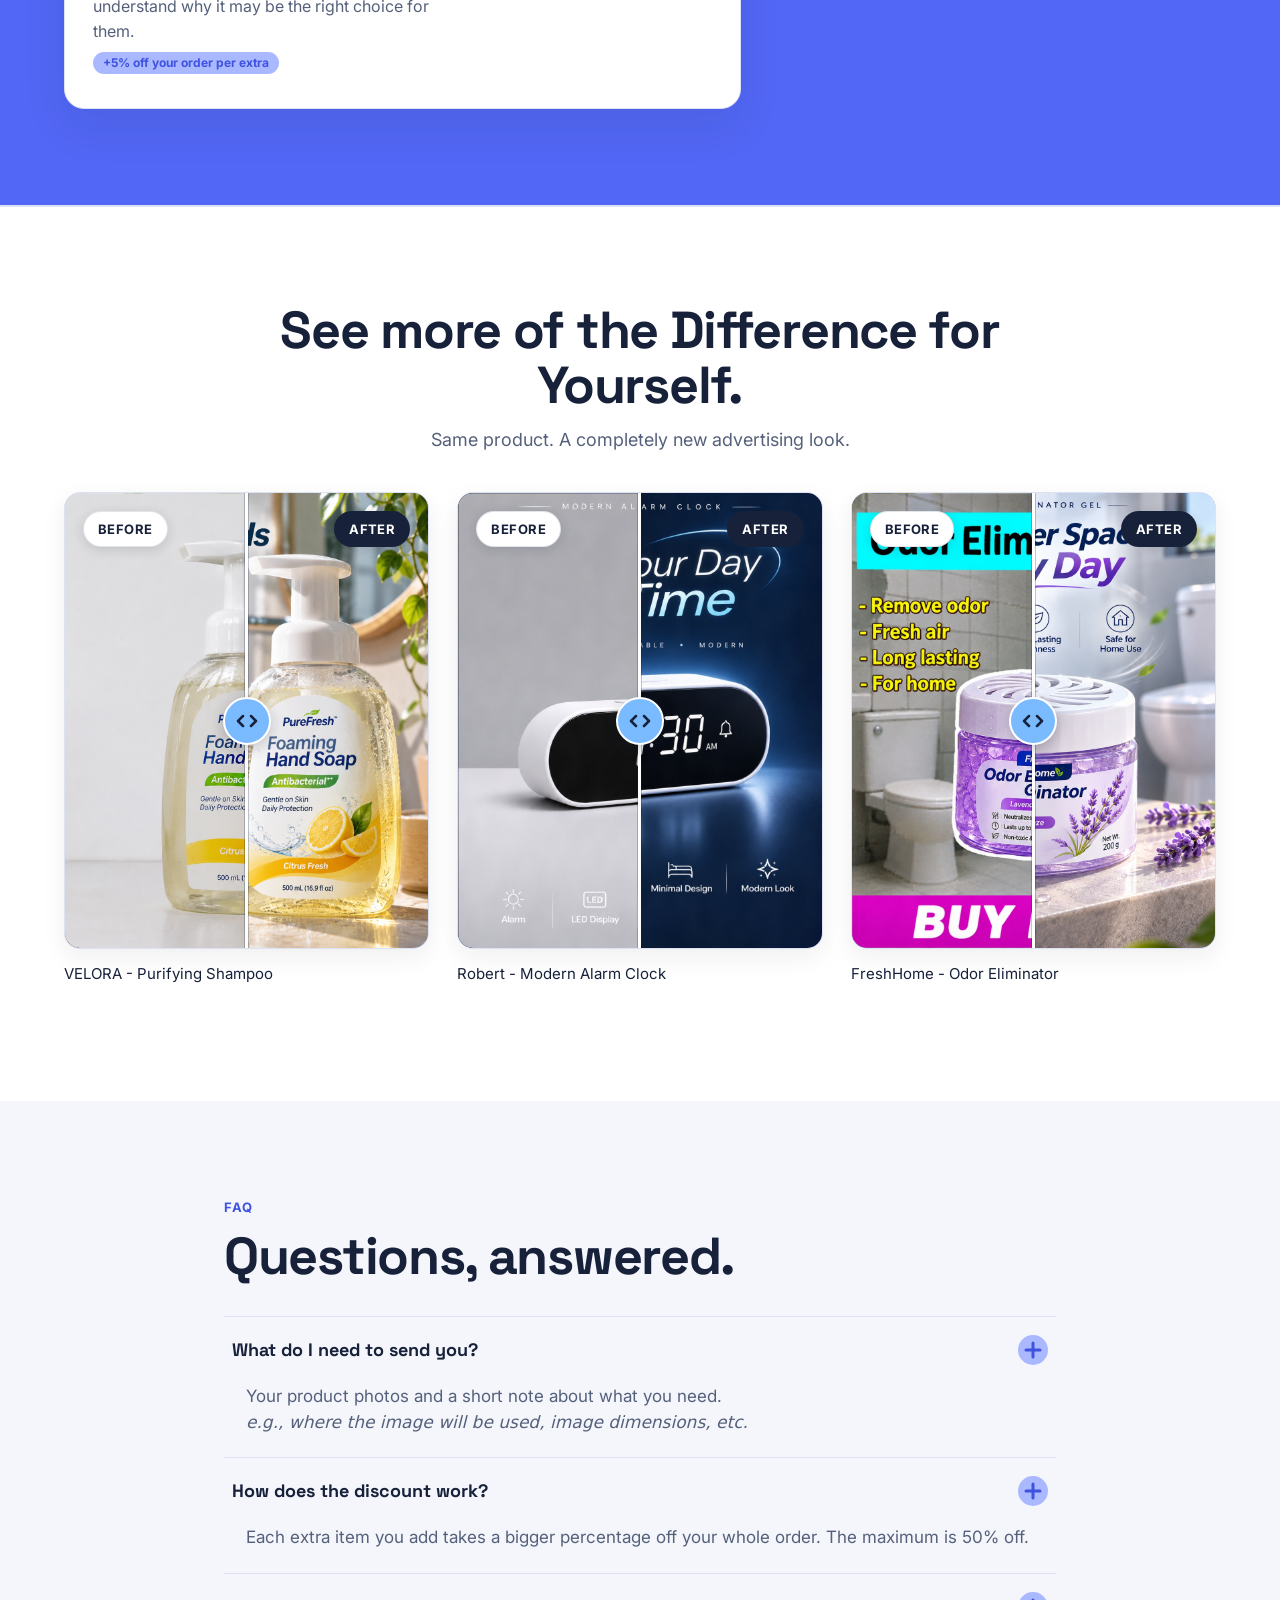
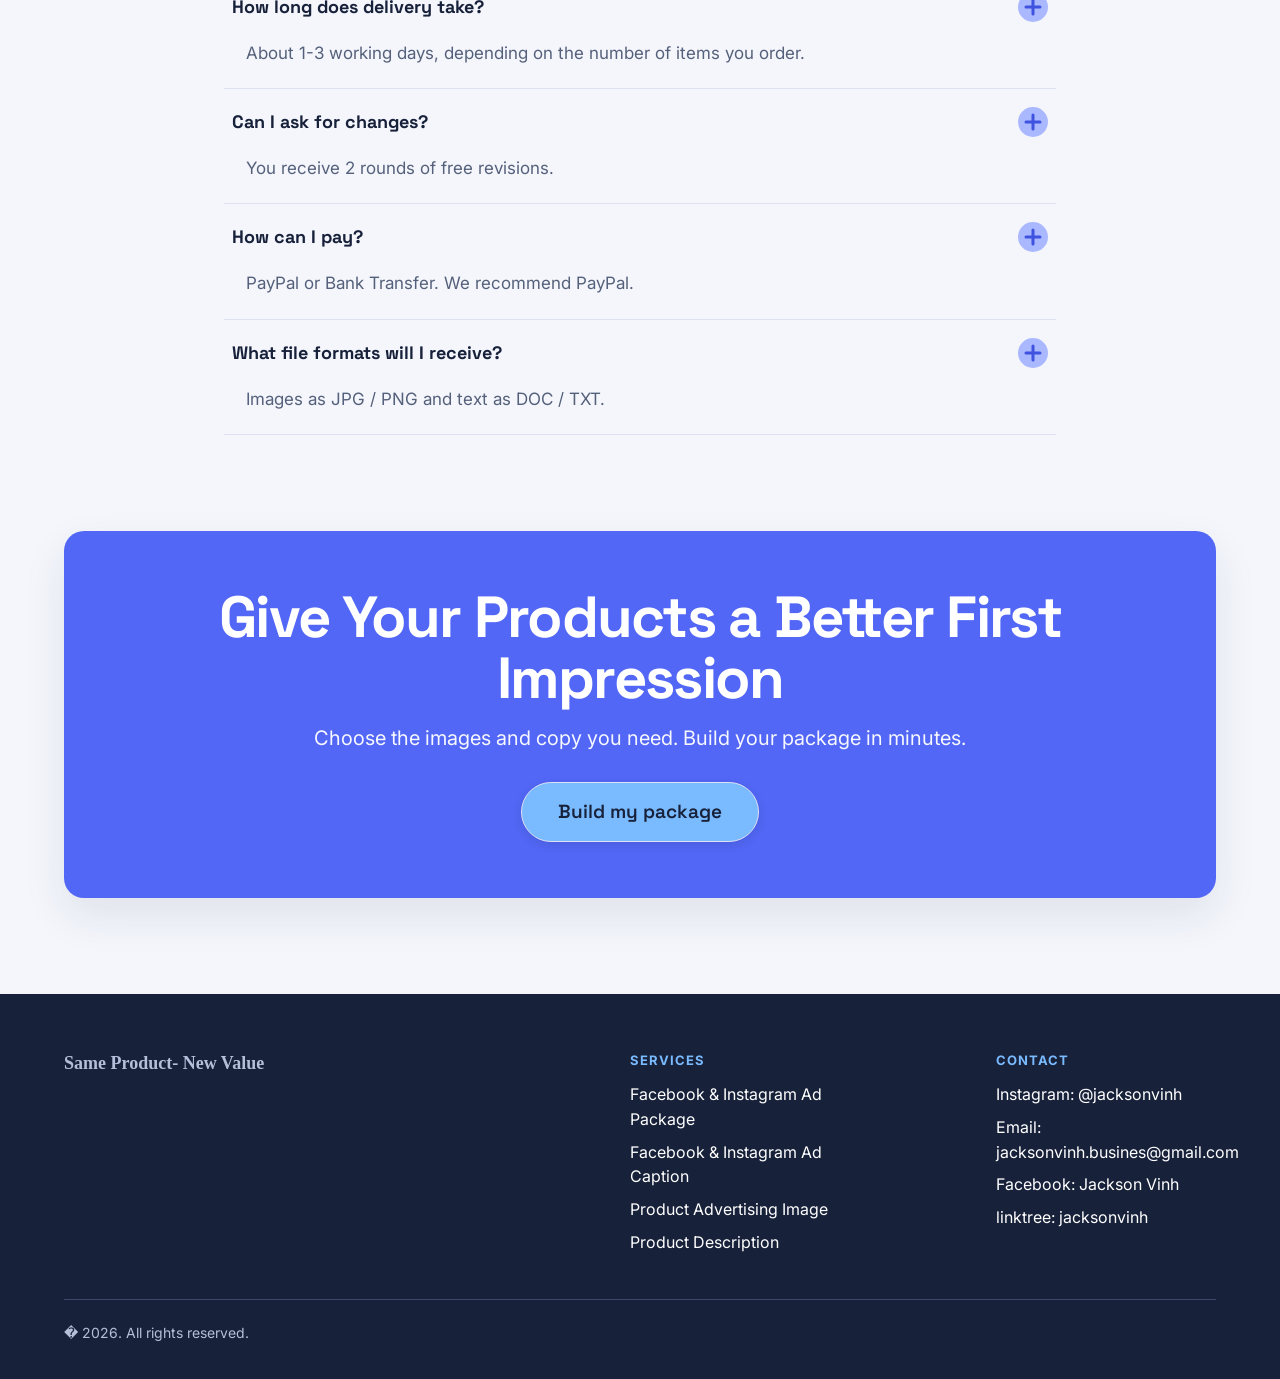
==== commit 9add2972: "new checkout" ====
--- a/checkout.html
+++ b/checkout.html
@@ -3,115 +3,16 @@
 <head>
   <meta charset="utf-8">
   <meta name="viewport" content="width=device-width, initial-scale=1">
-  <title>Checkout</title>
   <meta name="robots" content="noindex">
-  <link rel="stylesheet" href="css/style.css">
-  <!-- Layout only. Texts of this page live in content.json -> "checkout". -->
+  <meta http-equiv="refresh" content="0;url=index.html#pricing">
+  <title>Package requests have moved</title>
+  <script>window.location.replace('index.html#pricing');</script>
 </head>
-<body class="checkout-page">
-
-<div class="load-error" id="load-error" role="alert" hidden></div>
-
-<header class="nav container" id="nav">
-  <a class="brand" href="index.html"></a>
-  <a class="btn btn-outline" href="index.html#pricing" data-text="checkout.backLabel"></a>
-</header>
-
-<main class="container checkout">
-
-  <!-- shown when there is nothing in the cart -->
-  <section class="co-empty card" id="co-empty" hidden>
-    <h1 data-text="checkout.emptyTitle"></h1>
-    <p data-text="checkout.emptyText"></p>
-    <a class="btn btn-primary btn-lg" href="index.html#pricing" data-text="checkout.emptyButton"></a>
-  </section>
-
-  <div class="co-grid" id="co-full" hidden>
-    <div class="co-main">
-      <div class="sticker sticker--tilt" id="co-order-badge"></div>
-      <h1 data-text="checkout.title"></h1>
-      <p class="section-intro" data-text="checkout.subtitle"></p>
-
-      <!-- Thank-you message (shown after a bank-transfer order is sent) -->
-      <section class="after card thanks" id="co-thanks" hidden aria-live="polite">
-        <h3 data-text="checkout.thanks.title"></h3>
-        <p id="co-thanks-text"></p>
-      </section>
-
-      <!-- Customer details -->
-      <section class="card details" id="co-details">
-        <h2 class="co-h2 co-h2--first" data-text="checkout.detailsTitle"></h2>
-        <form id="co-form" novalidate>
-          <label class="fld"><span data-text="checkout.nameLabel"></span>
-            <input type="text" name="name" id="f-name" autocomplete="name" required maxlength="120"></label>
-          <label class="fld"><span data-text="checkout.emailLabel"></span>
-            <input type="email" name="email" id="f-email" autocomplete="email" required maxlength="160"></label>
-          <input type="text" name="website" id="f-hp" class="hp" tabindex="-1" autocomplete="off" aria-hidden="true">
-          <p class="fld-error" id="f-error" role="alert" hidden></p>
-        </form>
-        <p class="pay-warn" id="inbox-warn" hidden>Order emails are not set up yet, so orders will not reach you. Add your form link in the editor (Settings → Checkout and payment).</p>
-      </section>
-
-      <h2 class="co-h2" data-text="checkout.payTitle"></h2>
-
-      <!-- PayPal -->
-      <section class="pay card" id="pay-paypal" hidden>
-        <h3 data-text="checkout.paypal.title"></h3>
-        <p data-text="checkout.paypal.text"></p>
-        <a class="btn btn-primary btn-lg" id="paypal-btn" data-text="checkout.paypal.buttonLabel" rel="noopener"></a>
-        <p class="pay-warn" id="paypal-warn" hidden>PayPal is not set up yet. Add your PayPal link in the editor (Settings → Payment).</p>
-      </section>
-
-      <!-- Bank transfer -->
-      <section class="pay card" id="pay-bank" hidden>
-        <h3 data-text="checkout.bank.title"></h3>
-        <p data-text="checkout.bank.text"></p>
-        <dl class="bank-list">
-          <div><dt>Bank</dt><dd data-text="checkout.bank.bankName"></dd></div>
-          <div><dt>Account name</dt><dd data-text="checkout.bank.accountName"></dd></div>
-          <div id="bank-routing-row"><dt>Routing number</dt><dd><span data-text="checkout.bank.routingNumber"></span> <button type="button" class="copy" data-copy="routing">Copy</button></dd></div>
-          <div><dt>Account number</dt><dd><span data-text="checkout.bank.accountNumber"></span> <button type="button" class="copy" data-copy="acct">Copy</button></dd></div>
-          <div><dt>Amount</dt><dd><b id="bank-amount"></b> <button type="button" class="copy" data-copy="amount">Copy</button></dd></div>
-          <div><dt>Transfer message</dt><dd><b id="bank-note"></b> <button type="button" class="copy" data-copy="note">Copy</button></dd></div>
-        </dl>
-        <div class="bank-qr" id="bank-qr" hidden></div>
-        <button type="button" class="btn btn-primary" id="bank-confirm" data-text="checkout.bank.confirmLabel"></button>
-        <p class="pay-warn" id="bank-error" hidden></p>
-      </section>
-
-      <section class="after card" id="co-after">
-        <h3 data-text="checkout.after.title"></h3>
-        <p data-text="checkout.after.text"></p>
-      </section>
-    </div>
-
-    <aside class="co-summary card">
-      <h3 data-text="checkout.summaryTitle"></h3>
-      <ul class="receipt" id="co-lines"></ul>
-      <div class="totals">
-        <div class="row" id="co-row-save" hidden><span data-text="checkout.savingsLabel"></span><b id="co-save"></b></div>
-        <div class="row" id="co-row-promo" hidden><span id="co-promo-label"></span><b id="co-promo"></b></div>
-        <div class="row row-total"><span data-text="checkout.totalLabel"></span><b id="co-total"></b></div>
-      </div>
-    </aside>
-  </div>
-</main>
-
-<footer class="footer" id="footer">
-  <div class="container">
-    <div class="footer-copy" style="margin-top:0;border-top:0;padding-top:0" data-text="footer.copyright"></div>
-  </div>
-</footer>
-
-<template id="tpl-receipt-line">
-  <li class="rc-line">
-    <span class="rc-name"></span><span class="rc-qty"></span>
-    <span class="rc-money"><s class="rc-was"></s><b class="rc-price"></b></span>
-  </li>
-</template>
-
-<script src="js/core.js"></script>
-<script src="js/pricing.js"></script>
-<script src="js/checkout.js"></script>
+<body>
+  <main>
+    <h1>Checkout has changed</h1>
+    <p>You can now send a package request first. No payment is collected on the website.</p>
+    <p><a href="index.html#pricing">Return to the package builder</a></p>
+  </main>
 </body>
 </html>
